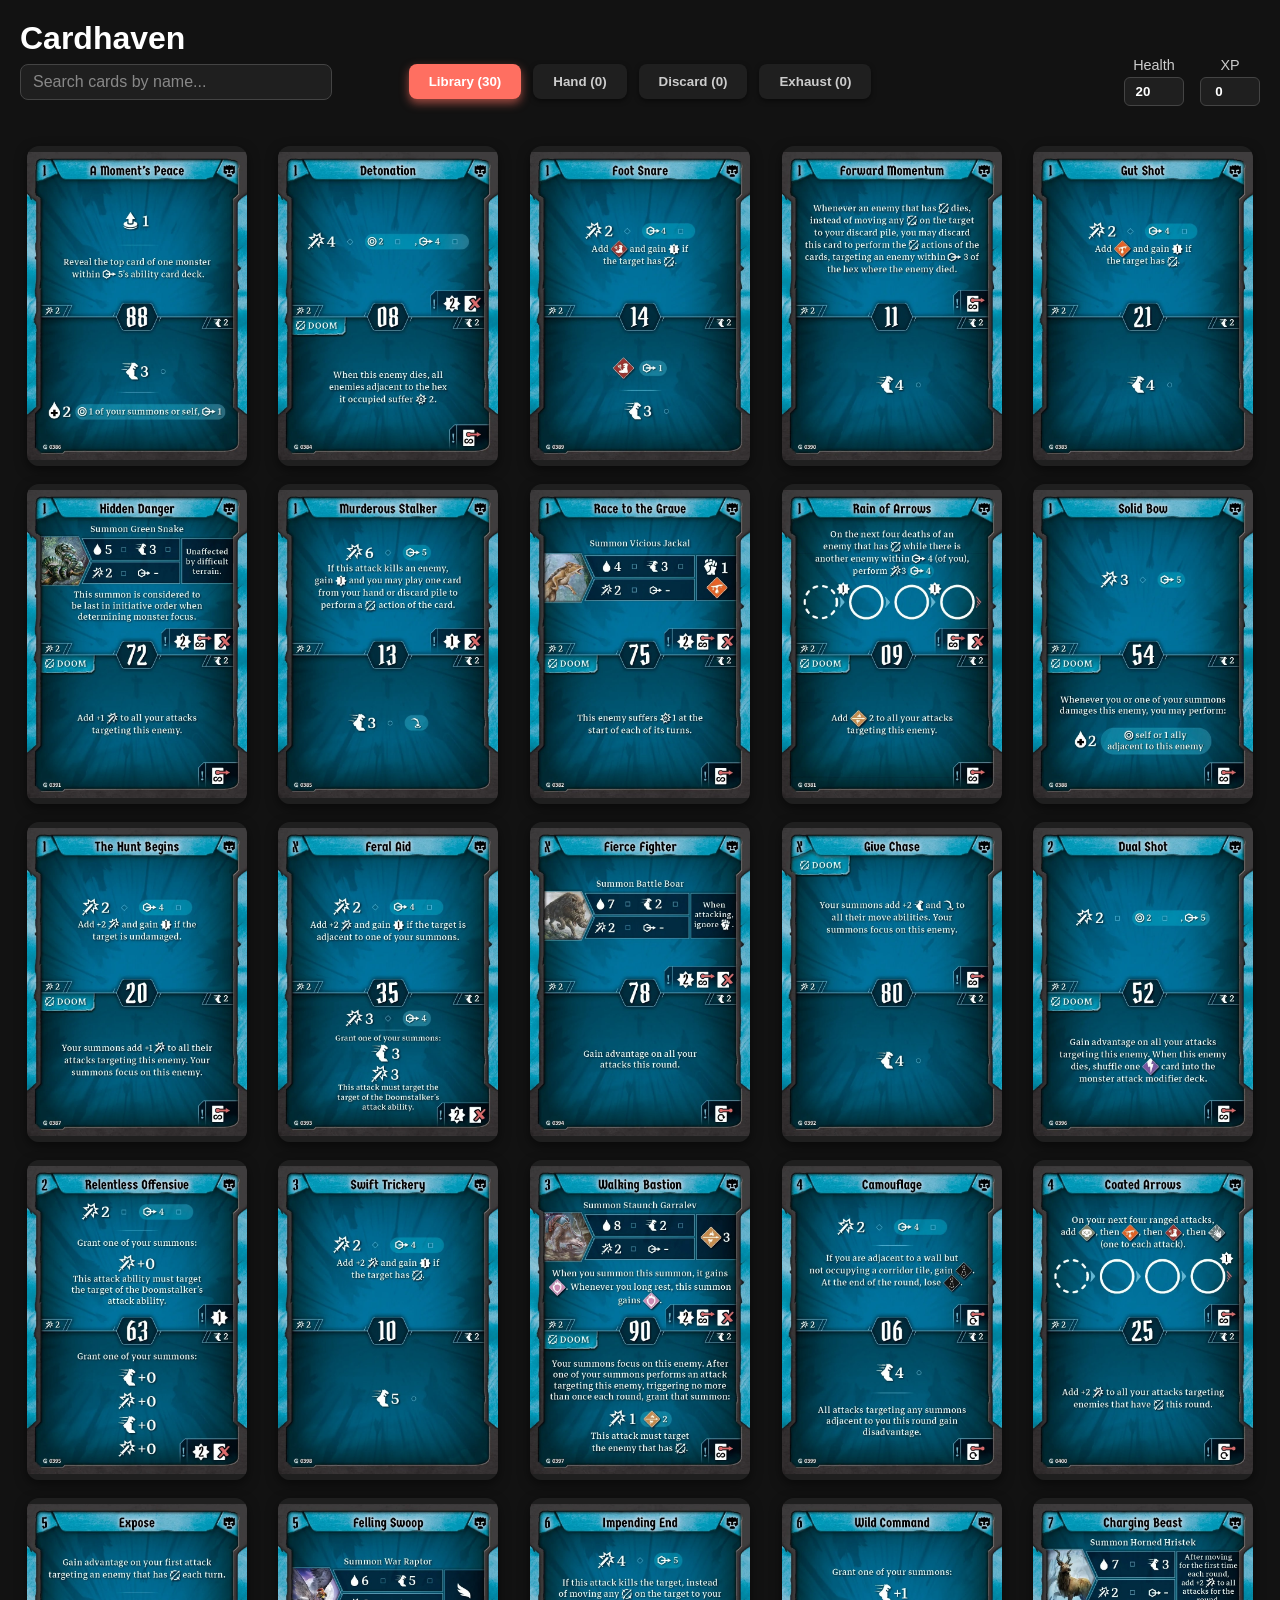
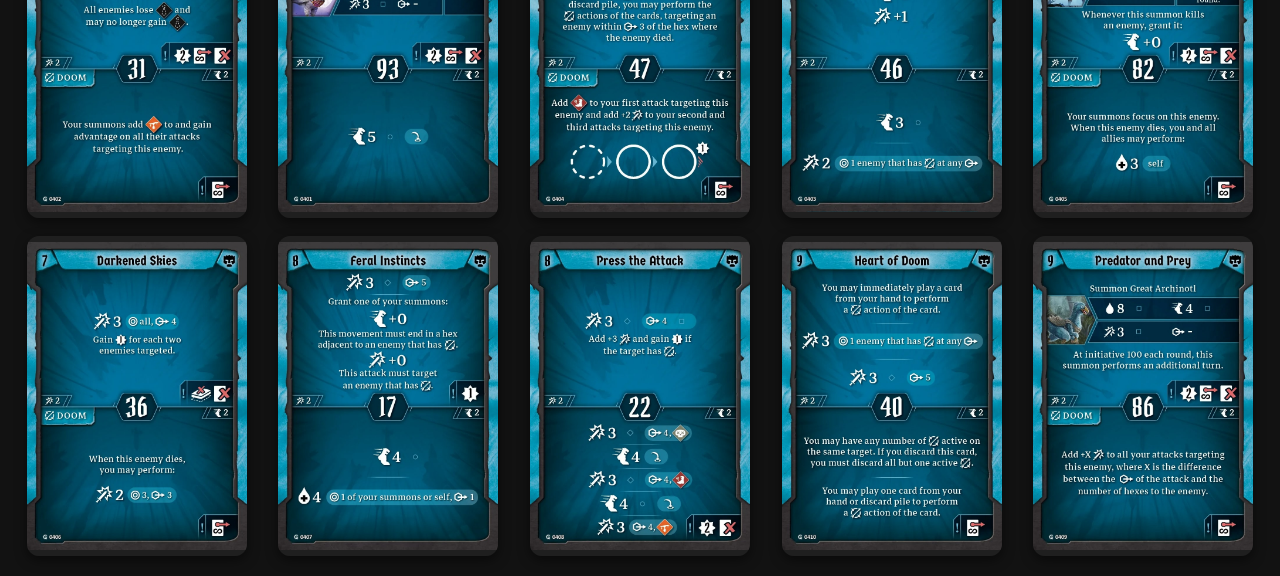
==== card_pages.html @ d8ee1785 "Initial commit" ====
<!DOCTYPE html>
<html lang="en">
<head>
  <meta charset="UTF-8" />
  <title>Cardhaven</title>
  <link rel="stylesheet" href="styles.css" />
  <script src="script.js" defer></script>
</head>
<body>

  <div class="app">

    <header class="header">
        <h1>Cardhaven</h1>
      
        <!-- Top controls row -->
        <div class="top-controls">
          <!-- Search Bar -->
          <div class="search-container">
            <input type="text" id="card-search" placeholder="Search cards by name..." />
          </div>
      
          <!-- Pile Navigation -->
          <nav class="pile-nav">
            <button class="pile-btn active" data-pile="library">
              Library <span class="pile-count"></span>
            </button>
            <button class="pile-btn" data-pile="hand">
              Hand <span class="pile-count"></span>
            </button>
            <button class="pile-btn" data-pile="discard">
              Discard <span class="pile-count"></span>
            </button>
            <button class="pile-btn" data-pile="exhaust">
              Exhaust <span class="pile-count"></span>
            </button>
          </nav>
      
          <!-- Trackers -->
          <div class="trackers">
            <div class="tracker">
              <label for="health">Health</label>
              <input type="number" id="health" min="0" value="20">
            </div>
            <div class="tracker">
              <label for="xp">XP</label>
              <input type="number" id="xp" min="0" value="0">
            </div>
          </div>
        </div>
      </header>
      

    <!-- Active Pile View -->
    <main class="image-grid" id="pile-container">
      <!-- Cards rendered here -->
    </main>

  </div>

</body>
</html>
---- styles.css ----
/* Reset & base */
* {
  box-sizing: border-box;
  margin: 0;
  padding: 0;
}

body {
  font-family: 'Segoe UI', Tahoma, Geneva, Verdana, sans-serif;
  background-color: #121212;
  color: #fff;
}

/* App container */
.app {
  max-width: 1400px;
  margin: auto;
  padding: 20px;
}

/* Top controls: search left, piles center, trackers right */
.top-controls {
  display: flex;
  align-items: center;
  justify-content: space-between;
  gap: 20px;
  flex-wrap: wrap;
  margin-bottom: 20px;
}

/* Search container aligns left */
.search-container {
  flex: 1 1 200px;
}

/* Pile nav centers */
.pile-nav {
  display: flex;
  gap: 12px;
  flex: 1 1 auto;
  justify-content: center;
}

/* Trackers align right */
.trackers {
  display: flex;
  gap: 16px;
  flex: 1 1 200px;
  justify-content: flex-end;
}

/* Pile Buttons */
.pile-btn {
  padding: 10px 20px;
  border: none;
  border-radius: 8px;
  background: #1f1f1f;
  color: #ccc;
  font-weight: 600;
  cursor: pointer;
  transition: background 0.2s, color 0.2s;
  box-shadow: 0 2px 5px rgba(0,0,0,0.5);
}

.pile-btn:hover {
  background: #2a2a2a;
  color: #fff;
}

.pile-btn.active {
  background: #ff6f61;
  color: #fff;
  box-shadow: 0 4px 10px rgba(255,111,97,0.6);
}

.pile-btn.drag-over {
  background: #ffb74d;
  color: #000;
}

/* Image Grid */
.image-grid {
  display: grid;
  grid-template-columns: repeat(auto-fill, minmax(220px, 1fr));
  gap: 18px;
  justify-items: center;
  padding-top: 20px;
}

/* Image Cards */
.image-card {
  width: 220px;
  height: 320px;
  border-radius: 12px;
  overflow: hidden;
  cursor: pointer;
  box-shadow: 0 4px 12px rgba(0,0,0,0.5);
  transition: transform 0.15s ease, box-shadow 0.15s ease, border 0.15s ease;
}

.image-card:hover {
  transform: translateY(-6px);
  box-shadow: 0 8px 20px rgba(0,0,0,0.7);
}

/* Selected card highlight */
.image-card.selected {
  border: 3px solid #ff6f61;
  box-shadow: 0 0 15px #ff6f61aa;
}

/* Images inside cards */
.image-card img {
  width: 100%;
  height: 100%;
  object-fit: contain;
  display: block;
  background: #1f1f1f;
}

/* Trackers (Health / XP) */
.tracker {
  display: flex;
  flex-direction: column;
  align-items: center;
  font-size: 0.9rem;
  color: #ccc;
}

.tracker label {
  margin-bottom: 4px;
}

.tracker input[type="number"] {
  width: 60px;
  padding: 6px 8px;
  border-radius: 6px;
  border: 1px solid #444;
  background: #1f1f1f;
  color: #fff;
  text-align: center;
  font-weight: 600;
  cursor: pointer;
  transition: border 0.2s, background 0.2s, box-shadow 0.2s;
}

.tracker input[type="number"]:hover {
  border-color: #ff6f61;
}

.tracker input[type="number"]:focus {
  outline: none;
  border-color: #ff6f61;
  box-shadow: 0 0 5px #ff6f61aa;
}

/* Style number input arrows (Webkit / Chrome / Safari) */
input[type=number]::-webkit-inner-spin-button,
input[type=number]::-webkit-outer-spin-button {
  -webkit-appearance: none;
  appearance: none;
  background-color: #787878;
  width: 16px;
  height: 16px;
  border-radius: 3px;
  border: 1px solid #444;
  color: #ff6f61;
  cursor: pointer;
  margin: 0 2px;
}

/* Search Bar */
#card-search {
  width: 100%;
  max-width: 400px;
  padding: 8px 12px;
  border-radius: 8px;
  border: 1px solid #444;
  background: #1f1f1f;
  color: #fff;
  font-size: 1rem;
  transition: border 0.2s, box-shadow 0.2s;
}

#card-search::placeholder {
  color: #888;
}

#card-search:focus {
  outline: none;
  border-color: #ff6f61;
  box-shadow: 0 0 6px #ff6f61aa;
}
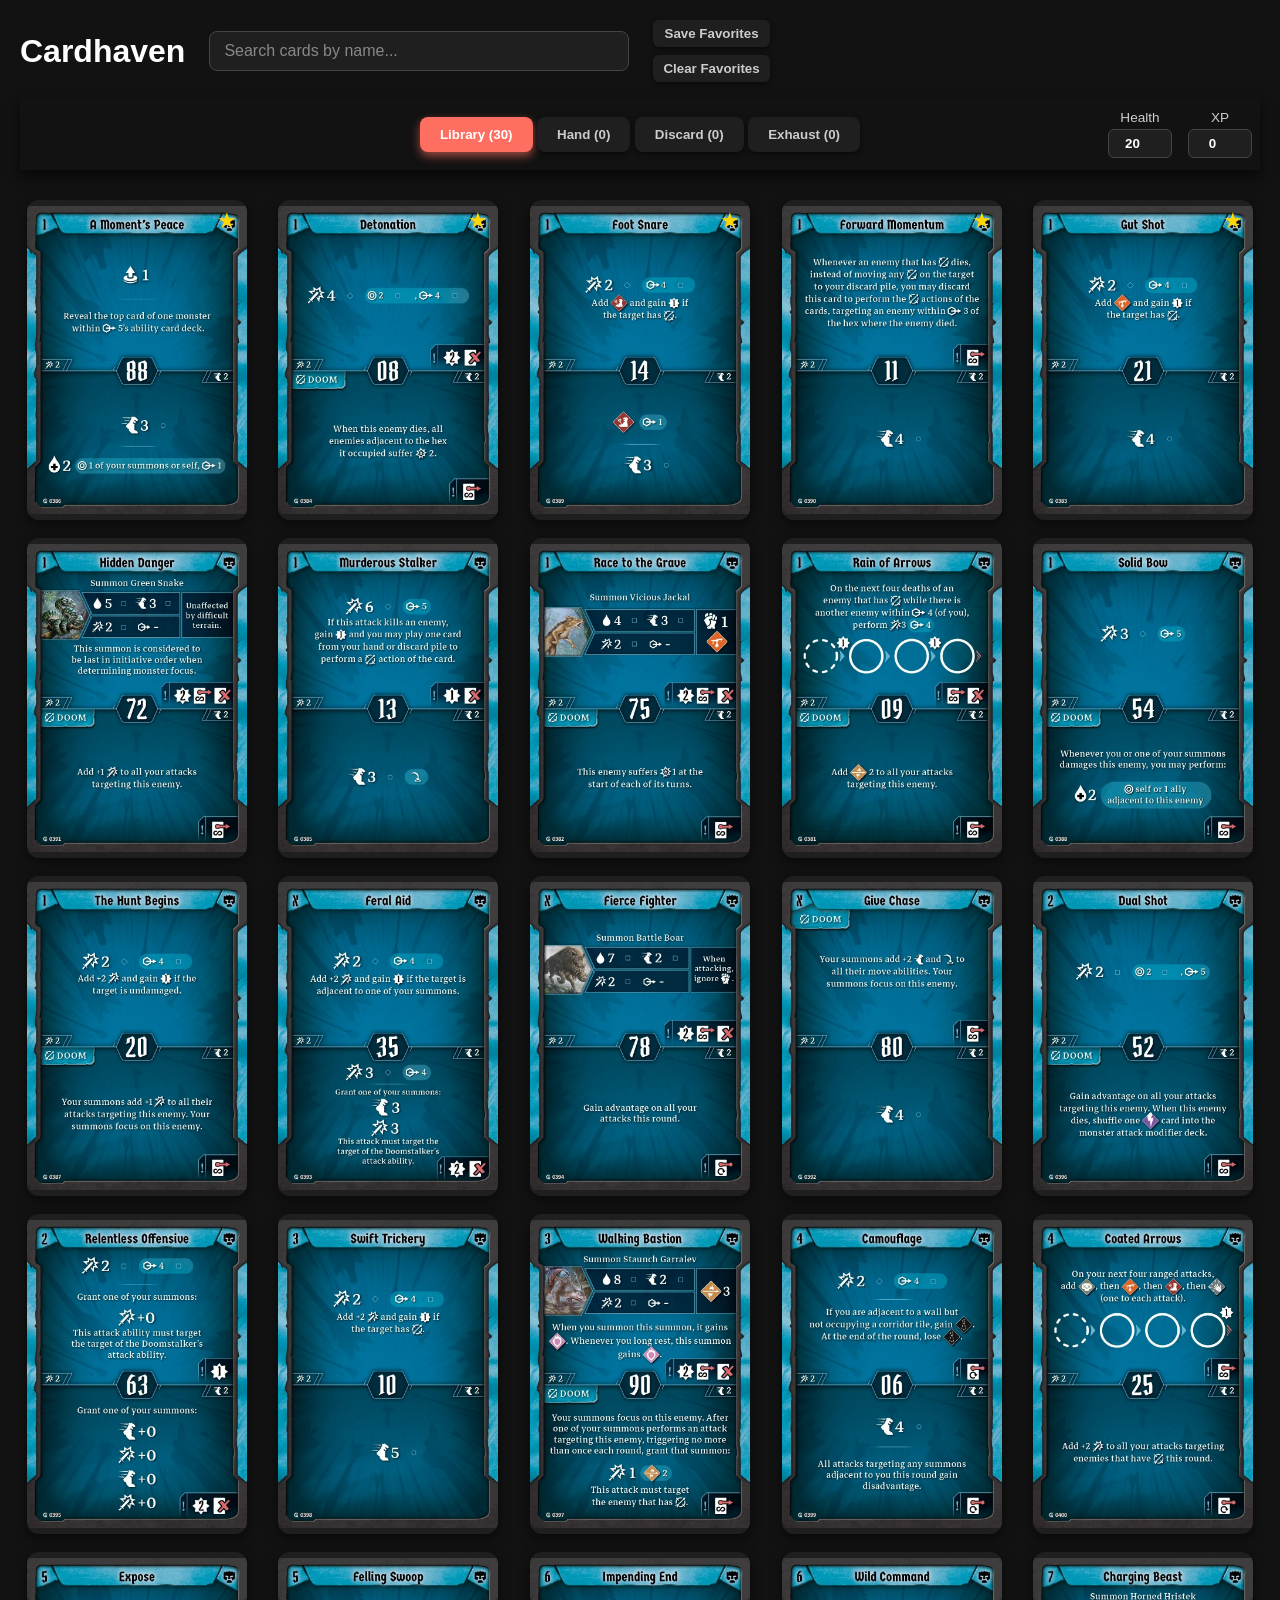
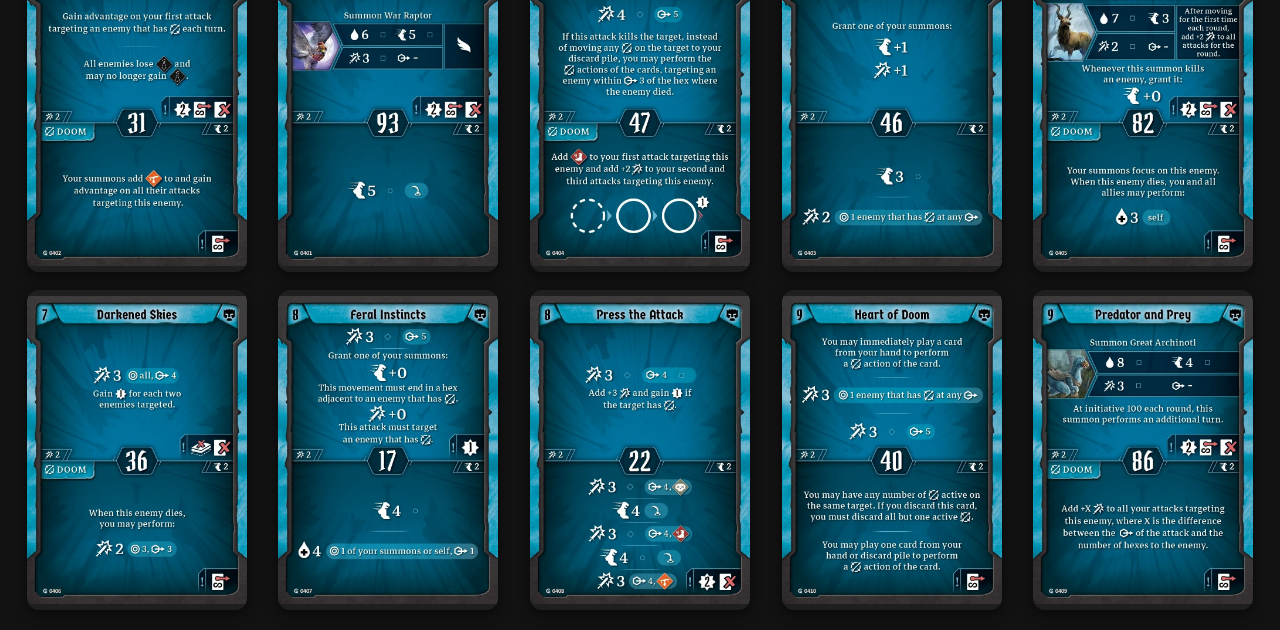
==== commit a9b378f5: "Favorites added" ====
--- a/card_pages.html
+++ b/card_pages.html
@@ -8,55 +8,40 @@
 </head>
 <body>
 
-  <div class="app">
+<div class="app">
 
-    <header class="header">
-        <h1>Cardhaven</h1>
-      
-        <!-- Top controls row -->
-        <div class="top-controls">
-          <!-- Search Bar -->
-          <div class="search-container">
-            <input type="text" id="card-search" placeholder="Search cards by name..." />
-          </div>
-      
-          <!-- Pile Navigation -->
-          <nav class="pile-nav">
-            <button class="pile-btn active" data-pile="library">
-              Library <span class="pile-count"></span>
-            </button>
-            <button class="pile-btn" data-pile="hand">
-              Hand <span class="pile-count"></span>
-            </button>
-            <button class="pile-btn" data-pile="discard">
-              Discard <span class="pile-count"></span>
-            </button>
-            <button class="pile-btn" data-pile="exhaust">
-              Exhaust <span class="pile-count"></span>
-            </button>
-          </nav>
-      
-          <!-- Trackers -->
-          <div class="trackers">
-            <div class="tracker">
-              <label for="health">Health</label>
-              <input type="number" id="health" min="0" value="20">
-            </div>
-            <div class="tracker">
-              <label for="xp">XP</label>
-              <input type="number" id="xp" min="0" value="0">
-            </div>
-          </div>
-        </div>
-      </header>
-      
+  <header class="header">
+    <h1 class="title">Cardhaven</h1>
+    <input type="text" id="card-search" placeholder="Search cards by name..." />
+    <div class="search-actions">
+      <button id="save-favorites">Save Favorites</button>
+      <button id="clear-favorites">Clear Favorites</button>
+    </div>
+  </header>
 
-    <!-- Active Pile View -->
-    <main class="image-grid" id="pile-container">
-      <!-- Cards rendered here -->
-    </main>
+  <div class="sticky-bar">
+    <nav class="pile-nav">
+      <button class="pile-btn active" data-pile="library">Library <span class="pile-count"></span></button>
+      <button class="pile-btn" data-pile="hand">Hand <span class="pile-count"></span></button>
+      <button class="pile-btn" data-pile="discard">Discard <span class="pile-count"></span></button>
+      <button class="pile-btn" data-pile="exhaust">Exhaust <span class="pile-count"></span></button>
+    </nav>
 
+    <div class="trackers">
+      <div class="tracker">
+        <label>Health</label>
+        <input type="number" id="health" min="0" value="20">
+      </div>
+      <div class="tracker">
+        <label>XP</label>
+        <input type="number" id="xp" min="0" value="0">
+      </div>
+    </div>
   </div>
+
+  <main class="image-grid" id="pile-container"></main>
+
+</div>
 
 </body>
 </html>
--- a/styles.css
+++ b/styles.css
@@ -1,4 +1,4 @@
-/* Reset & base */
+/* Reset & Base */
 * {
   box-sizing: border-box;
   margin: 0;
@@ -7,49 +7,108 @@
 
 body {
   font-family: 'Segoe UI', Tahoma, Geneva, Verdana, sans-serif;
-  background-color: #121212;
-  color: #fff;
-}
-
-/* App container */
+  background: #121212;
+  color: #fff;
+}
+
+/* App */
 .app {
   max-width: 1400px;
   margin: auto;
   padding: 20px;
 }
 
-/* Top controls: search left, piles center, trackers right */
-.top-controls {
+/* Header */
+.header {
   display: flex;
   align-items: center;
-  justify-content: space-between;
-  gap: 20px;
-  flex-wrap: wrap;
+  gap: 24px;
+  margin-bottom: 16px;
+}
+
+.title {
+  font-size: 2rem;
+  font-weight: 700;
+  white-space: nowrap;
+}
+
+/* Search */
+.search-container {
+  display: flex;
+  gap: 12px;
+  flex: 1;
+  align-items: flex-start;
+}
+
+/* Search input */
+#card-search {
+  width: 100%;
+  max-width: 420px;
+  padding: 10px 14px;
+  border-radius: 8px;
+  border: 1px solid #444;
+  background: #1f1f1f;
+  color: #fff;
+  font-size: 1rem;
+}
+
+#card-search::placeholder {
+  color: #888;
+}
+
+#card-search:focus {
+  outline: none;
+  border-color: #ff6f61;
+  box-shadow: 0 0 6px #ff6f61aa;
+}
+
+/* Search actions (favorites buttons) */
+.search-actions {
+  display: flex;
+  flex-direction: column;
+  gap: 8px;
+}
+
+.search-actions button {
+  padding: 6px 10px;
+  border: none;
+  border-radius: 6px;
+  background: #1f1f1f;
+  color: #ccc;
+  font-weight: 600;
+  cursor: pointer;
+  transition: background 0.2s, color 0.2s;
+  box-shadow: 0 2px 5px rgba(0,0,0,0.5);
+}
+
+.search-actions button:hover {
+  background: #2a2a2a;
+  color: #fff;
+}
+
+/* Sticky Bar */
+.sticky-bar {
+  position: sticky;
+  top: 0;
+  z-index: 50;
+
+  display: grid;
+  grid-template-columns: 1fr auto 1fr;
+  align-items: center;
+
+  padding: 12px 0;
   margin-bottom: 20px;
-}
-
-/* Search container aligns left */
-.search-container {
-  flex: 1 1 200px;
-}
-
-/* Pile nav centers */
+
+  background: #121212;
+  box-shadow: 0 6px 12px rgba(0,0,0,0.6);
+}
+
+/* Piles */
 .pile-nav {
-  display: flex;
-  gap: 12px;
-  flex: 1 1 auto;
+  grid-column: 2;
   justify-content: center;
 }
 
-/* Trackers align right */
-.trackers {
-  display: flex;
-  gap: 16px;
-  flex: 1 1 200px;
-  justify-content: flex-end;
-}
-
-/* Pile Buttons */
 .pile-btn {
   padding: 10px 20px;
   border: none;
@@ -76,6 +135,38 @@
 .pile-btn.drag-over {
   background: #ffb74d;
   color: #000;
+}
+
+/* Trackers */
+.trackers {
+  grid-column: 3;
+  justify-self: end;
+  display: flex;
+  gap: 16px;
+  padding-right: 8px;
+}
+
+.tracker {
+  display: flex;
+  flex-direction: column;
+  align-items: center;
+  font-size: 0.85rem;
+  color: #ccc;
+}
+
+.tracker label {
+  margin-bottom: 4px;
+}
+
+.tracker input[type="number"] {
+  width: 64px;
+  padding: 6px;
+  border-radius: 6px;
+  border: 1px solid #444;
+  background: #1f1f1f;
+  color: #fff;
+  text-align: center;
+  font-weight: 600;
 }
 
 /* Image Grid */
@@ -84,110 +175,65 @@
   grid-template-columns: repeat(auto-fill, minmax(220px, 1fr));
   gap: 18px;
   justify-items: center;
-  padding-top: 20px;
-}
-
-/* Image Cards */
+  padding-top: 10px;
+}
+
+/* Cards */
 .image-card {
+  position: relative;
   width: 220px;
   height: 320px;
   border-radius: 12px;
   overflow: hidden;
   cursor: pointer;
   box-shadow: 0 4px 12px rgba(0,0,0,0.5);
-  transition: transform 0.15s ease, box-shadow 0.15s ease, border 0.15s ease;
-}
-
-.image-card:hover {
-  transform: translateY(-6px);
-  box-shadow: 0 8px 20px rgba(0,0,0,0.7);
-}
-
-/* Selected card highlight */
+  transition: transform 0.15s ease, box-shadow 0.15s ease;
+}
+
+/* Favorite Icon */
+.favorite-icon {
+  position: absolute;
+  top: 8px;
+  right: 8px;
+  width: 22px;
+  height: 22px;
+  cursor: pointer;
+  opacity: 0;
+  transition: opacity 0.2s, transform 0.15s;
+}
+
+.image-card:hover .favorite-icon {
+  opacity: 0.6;
+}
+
+.favorite-icon::before {
+  content: "★";
+  font-size: 22px;
+  color: transparent;
+  -webkit-text-stroke: 1.5px #ccc;
+}
+.favorite-icon.active::before {
+  color: gold;
+  -webkit-text-stroke: 0;
+}
+
+.favorite-icon.active {
+  opacity: 1;
+}
+
+.favorite-icon:hover {
+  transform: scale(1.15);
+}
+
+/* Selected Card Highlight */
 .image-card.selected {
   border: 3px solid #ff6f61;
   box-shadow: 0 0 15px #ff6f61aa;
 }
 
-/* Images inside cards */
 .image-card img {
   width: 100%;
   height: 100%;
   object-fit: contain;
-  display: block;
-  background: #1f1f1f;
-}
-
-/* Trackers (Health / XP) */
-.tracker {
-  display: flex;
-  flex-direction: column;
-  align-items: center;
-  font-size: 0.9rem;
-  color: #ccc;
-}
-
-.tracker label {
-  margin-bottom: 4px;
-}
-
-.tracker input[type="number"] {
-  width: 60px;
-  padding: 6px 8px;
-  border-radius: 6px;
-  border: 1px solid #444;
-  background: #1f1f1f;
-  color: #fff;
-  text-align: center;
-  font-weight: 600;
-  cursor: pointer;
-  transition: border 0.2s, background 0.2s, box-shadow 0.2s;
-}
-
-.tracker input[type="number"]:hover {
-  border-color: #ff6f61;
-}
-
-.tracker input[type="number"]:focus {
-  outline: none;
-  border-color: #ff6f61;
-  box-shadow: 0 0 5px #ff6f61aa;
-}
-
-/* Style number input arrows (Webkit / Chrome / Safari) */
-input[type=number]::-webkit-inner-spin-button,
-input[type=number]::-webkit-outer-spin-button {
-  -webkit-appearance: none;
-  appearance: none;
-  background-color: #787878;
-  width: 16px;
-  height: 16px;
-  border-radius: 3px;
-  border: 1px solid #444;
-  color: #ff6f61;
-  cursor: pointer;
-  margin: 0 2px;
-}
-
-/* Search Bar */
-#card-search {
-  width: 100%;
-  max-width: 400px;
-  padding: 8px 12px;
-  border-radius: 8px;
-  border: 1px solid #444;
-  background: #1f1f1f;
-  color: #fff;
-  font-size: 1rem;
-  transition: border 0.2s, box-shadow 0.2s;
-}
-
-#card-search::placeholder {
-  color: #888;
-}
-
-#card-search:focus {
-  outline: none;
-  border-color: #ff6f61;
-  box-shadow: 0 0 6px #ff6f61aa;
-}
+  background: #1f1f1f;
+}
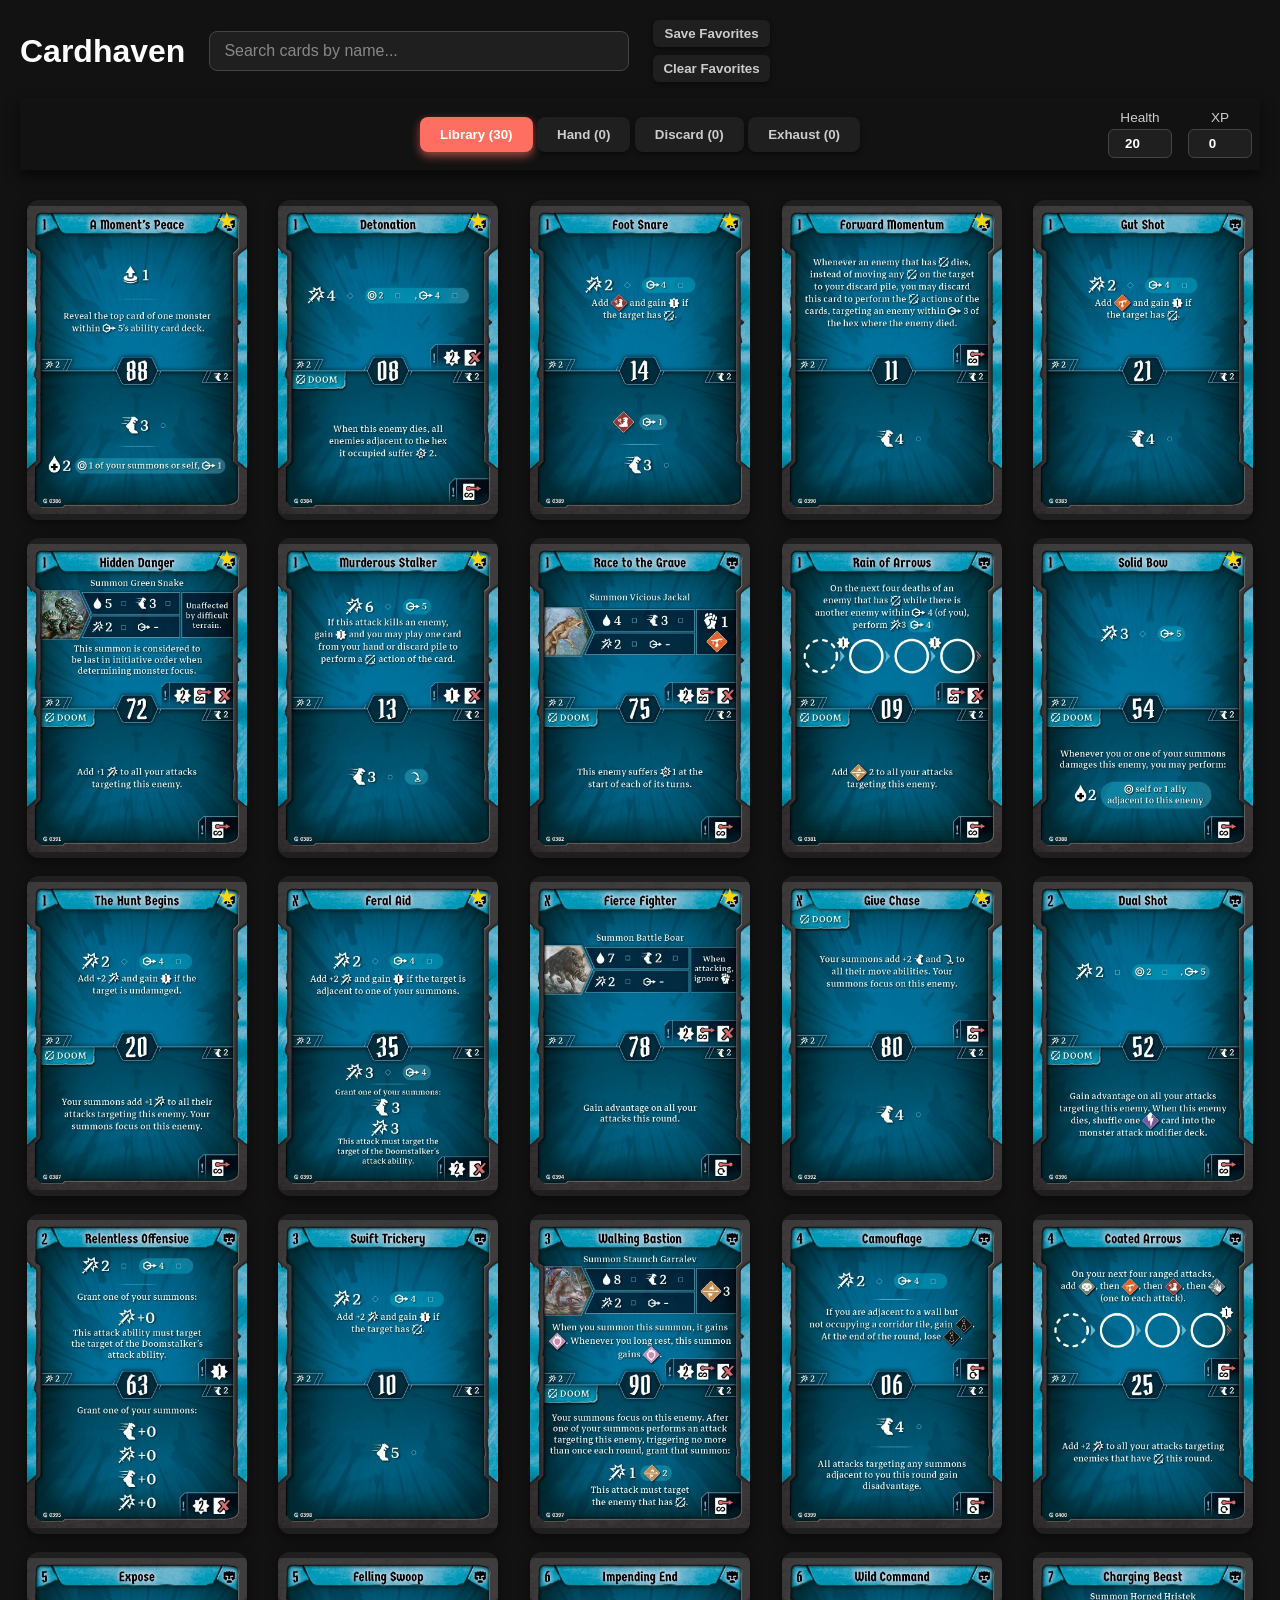
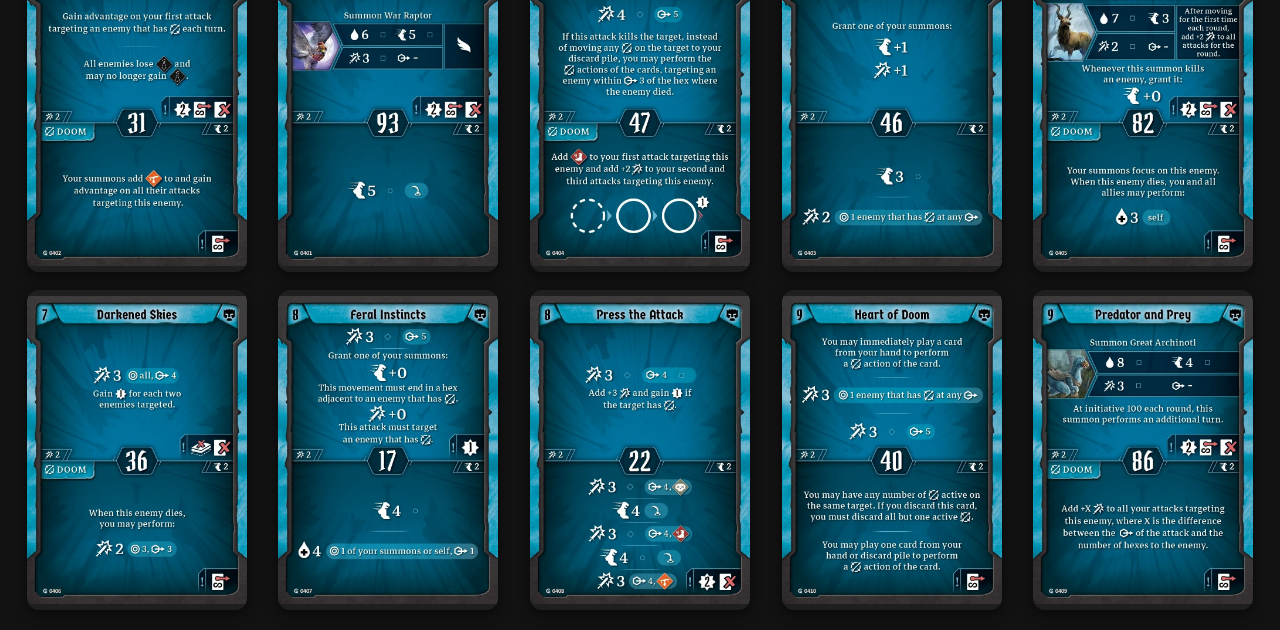
==== commit 9963ebc5: "Flip deck page added!" ====
--- a/card_pages.html
+++ b/card_pages.html
@@ -3,8 +3,8 @@
 <head>
   <meta charset="UTF-8" />
   <title>Cardhaven</title>
-  <link rel="stylesheet" href="styles.css" />
-  <script src="script.js" defer></script>
+  <link rel="stylesheet" href="card_pages/card_styles.css" />
+  <script src="card_pages/card_script.js" defer></script>
 </head>
 <body>
 
--- a/card_pages/card_styles.css
+++ b/card_pages/card_styles.css
@@ -0,0 +1,239 @@
+/* Reset & Base */
+* {
+  box-sizing: border-box;
+  margin: 0;
+  padding: 0;
+}
+
+body {
+  font-family: 'Segoe UI', Tahoma, Geneva, Verdana, sans-serif;
+  background: #121212;
+  color: #fff;
+}
+
+/* App */
+.app {
+  max-width: 1400px;
+  margin: auto;
+  padding: 20px;
+}
+
+/* Header */
+.header {
+  display: flex;
+  align-items: center;
+  gap: 24px;
+  margin-bottom: 16px;
+}
+
+.title {
+  font-size: 2rem;
+  font-weight: 700;
+  white-space: nowrap;
+}
+
+/* Search */
+.search-container {
+  display: flex;
+  gap: 12px;
+  flex: 1;
+  align-items: flex-start;
+}
+
+/* Search input */
+#card-search {
+  width: 100%;
+  max-width: 420px;
+  padding: 10px 14px;
+  border-radius: 8px;
+  border: 1px solid #444;
+  background: #1f1f1f;
+  color: #fff;
+  font-size: 1rem;
+}
+
+#card-search::placeholder {
+  color: #888;
+}
+
+#card-search:focus {
+  outline: none;
+  border-color: #ff6f61;
+  box-shadow: 0 0 6px #ff6f61aa;
+}
+
+/* Search actions (favorites buttons) */
+.search-actions {
+  display: flex;
+  flex-direction: column;
+  gap: 8px;
+}
+
+.search-actions button {
+  padding: 6px 10px;
+  border: none;
+  border-radius: 6px;
+  background: #1f1f1f;
+  color: #ccc;
+  font-weight: 600;
+  cursor: pointer;
+  transition: background 0.2s, color 0.2s;
+  box-shadow: 0 2px 5px rgba(0,0,0,0.5);
+}
+
+.search-actions button:hover {
+  background: #2a2a2a;
+  color: #fff;
+}
+
+/* Sticky Bar */
+.sticky-bar {
+  position: sticky;
+  top: 0;
+  z-index: 50;
+
+  display: grid;
+  grid-template-columns: 1fr auto 1fr;
+  align-items: center;
+
+  padding: 12px 0;
+  margin-bottom: 20px;
+
+  background: #121212;
+  box-shadow: 0 6px 12px rgba(0,0,0,0.6);
+}
+
+/* Piles */
+.pile-nav {
+  grid-column: 2;
+  justify-content: center;
+}
+
+.pile-btn {
+  padding: 10px 20px;
+  border: none;
+  border-radius: 8px;
+  background: #1f1f1f;
+  color: #ccc;
+  font-weight: 600;
+  cursor: pointer;
+  transition: background 0.2s, color 0.2s;
+  box-shadow: 0 2px 5px rgba(0,0,0,0.5);
+}
+
+.pile-btn:hover {
+  background: #2a2a2a;
+  color: #fff;
+}
+
+.pile-btn.active {
+  background: #ff6f61;
+  color: #fff;
+  box-shadow: 0 4px 10px rgba(255,111,97,0.6);
+}
+
+.pile-btn.drag-over {
+  background: #ffb74d;
+  color: #000;
+}
+
+/* Trackers */
+.trackers {
+  grid-column: 3;
+  justify-self: end;
+  display: flex;
+  gap: 16px;
+  padding-right: 8px;
+}
+
+.tracker {
+  display: flex;
+  flex-direction: column;
+  align-items: center;
+  font-size: 0.85rem;
+  color: #ccc;
+}
+
+.tracker label {
+  margin-bottom: 4px;
+}
+
+.tracker input[type="number"] {
+  width: 64px;
+  padding: 6px;
+  border-radius: 6px;
+  border: 1px solid #444;
+  background: #1f1f1f;
+  color: #fff;
+  text-align: center;
+  font-weight: 600;
+}
+
+/* Image Grid */
+.image-grid {
+  display: grid;
+  grid-template-columns: repeat(auto-fill, minmax(220px, 1fr));
+  gap: 18px;
+  justify-items: center;
+  padding-top: 10px;
+}
+
+/* Cards */
+.image-card {
+  position: relative;
+  width: 220px;
+  height: 320px;
+  border-radius: 12px;
+  overflow: hidden;
+  cursor: pointer;
+  box-shadow: 0 4px 12px rgba(0,0,0,0.5);
+  transition: transform 0.15s ease, box-shadow 0.15s ease;
+}
+
+/* Favorite Icon */
+.favorite-icon {
+  position: absolute;
+  top: 8px;
+  right: 8px;
+  width: 22px;
+  height: 22px;
+  cursor: pointer;
+  opacity: 0;
+  transition: opacity 0.2s, transform 0.15s;
+}
+
+.image-card:hover .favorite-icon {
+  opacity: 0.6;
+}
+
+.favorite-icon::before {
+  content: "★";
+  font-size: 22px;
+  color: transparent;
+  -webkit-text-stroke: 1.5px #ccc;
+}
+.favorite-icon.active::before {
+  color: gold;
+  -webkit-text-stroke: 0;
+}
+
+.favorite-icon.active {
+  opacity: 1;
+}
+
+.favorite-icon:hover {
+  transform: scale(1.15);
+}
+
+/* Selected Card Highlight */
+.image-card.selected {
+  border: 3px solid #ff6f61;
+  box-shadow: 0 0 15px #ff6f61aa;
+}
+
+.image-card img {
+  width: 100%;
+  height: 100%;
+  object-fit: contain;
+  background: #1f1f1f;
+}
